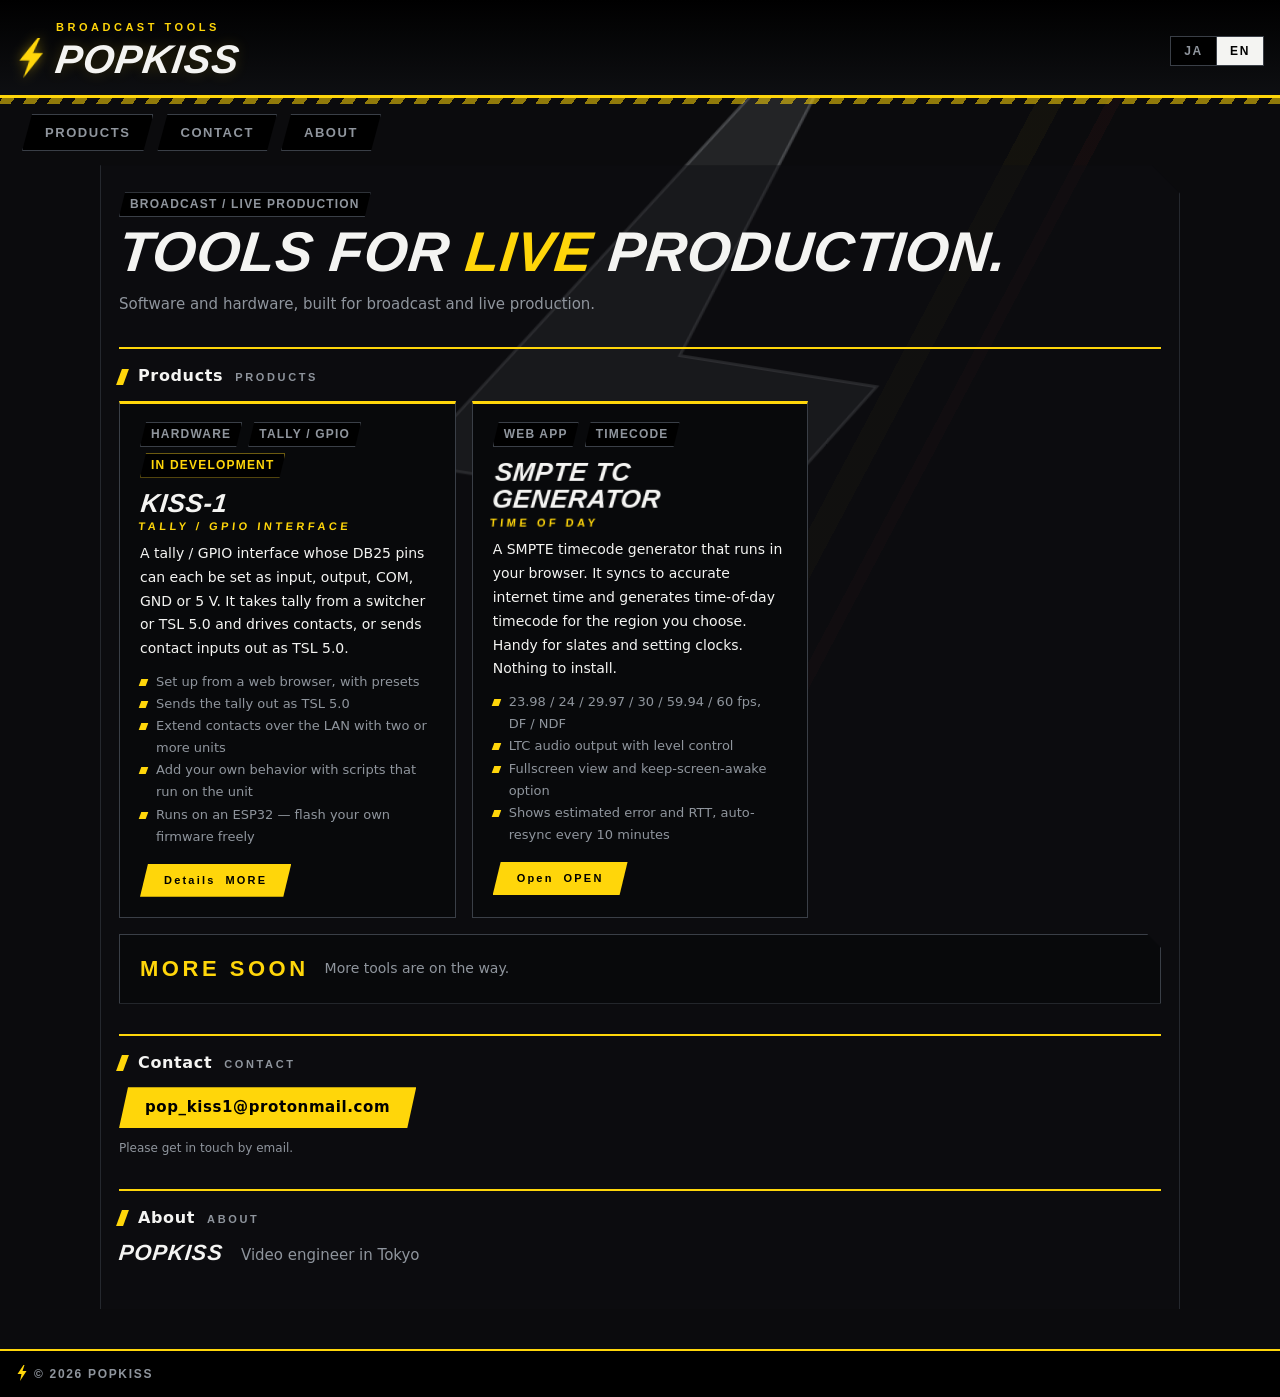
==== index.html @ eade9558 "設定ページのシミュレーター追加・表記の調整" ====
<!DOCTYPE html>
<html lang="ja" data-title-ja="POPKISS — 放送・ライブ制作のツール" data-title-en="POPKISS — Tools for broadcast and live production">
<head>
<meta charset="utf-8">
<meta name="viewport" content="width=device-width,initial-scale=1">
<title>POPKISS</title>
<meta name="description" content="POPKISS — 東京のビデオエンジニア。放送・ライブ制作のツールを自作しています。 / Video engineer in Tokyo, building tools for broadcast and live production.">
<link rel="icon" href="data:image/svg+xml,%3Csvg xmlns='http://www.w3.org/2000/svg' viewBox='0 0 24 32'%3E%3Cpath d='M15 0 3 18h8L8 32 21 12h-8l4-12z' fill='%23ffd60a'/%3E%3C/svg%3E">
<link rel="stylesheet" href="style.css">
<script src="site.js"></script>
</head>
<body>
<header class="top">
 <a class="mark" href="./"><svg class="bolt" viewBox="0 0 24 32" aria-hidden="true"><path d="M15 0 3 18h8L8 32 21 12h-8l4-12z"/></svg><div><small>BROADCAST TOOLS</small><b>POPKISS</b></div></a>
 <span class="sp"></span>
 <div class="lang" role="group" aria-label="Language"><button type="button" data-l="ja">JA</button><button type="button" data-l="en">EN</button></div>
</header>
<nav><a href="#products">PRODUCTS</a><a href="#contact">CONTACT</a><a href="#about">ABOUT</a></nav>

<main>
 <section>
  <div class="chip">BROADCAST / LIVE PRODUCTION</div>
  <p class="hero">Tools for <em>live</em> production.</p>
  <p class="lead ja">放送・ライブ制作の現場向けに、ソフトウェアとハードウェアを自作しています。</p>
  <p class="lead en">Software and hardware, built for broadcast and live production.</p>
 </section>

 <section class="sec" id="products">
  <h2><span class="ja">製品・ツール</span><span class="en">Products</span> <span class="sub">PRODUCTS</span></h2>
  <div class="cards">
   <article class="card">
    <div class="tags"><span class="chip">HARDWARE</span><span class="chip">TALLY / GPIO</span><span class="chip dev"><span class="ja">開発中</span><span class="en">IN DEVELOPMENT</span></span></div>
    <h3>KISS-1 <small>TALLY / GPIO INTERFACE</small></h3>
    <p class="ja">DB25 の全ピンを、入力・出力・COM・GND・5V に自由に割り当てられるタリー / GPIO インターフェイスです。スイッチャーや TSL 5.0 からタリーを受けて接点で出したり、接点入力を TSL 5.0 で送ったりできます。</p>
    <p class="en">A tally / GPIO interface whose DB25 pins can each be set as input, output, COM, GND or 5 V. It takes tally from a switcher or TSL 5.0 and drives contacts, or sends contact inputs out as TSL 5.0.</p>
    <ul class="ja">
     <li>ブラウザから設定、プリセットも保存可能</li>
     <li>受けたタリーを TSL 5.0 で送信</li>
     <li>2台以上で、LAN 越しに接点を延長</li>
     <li>本体で動くスクリプトで、独自の動きを追加</li>
     <li>ESP32 なので、自作ファームも自由に書き込める</li>
    </ul>
    <ul class="en">
     <li>Set up from a web browser, with presets</li>
     <li>Sends the tally out as TSL 5.0</li>
     <li>Extend contacts over the LAN with two or more units</li>
     <li>Add your own behavior with scripts that run on the unit</li>
     <li>Runs on an ESP32 — flash your own firmware freely</li>
    </ul>
    <div class="links"><a class="go" href="kiss-1.html"><span class="ja">詳しく</span><span class="en">Details</span> <span>MORE</span></a></div>
   </article>

   <article class="card">
    <div class="tags"><span class="chip">WEB APP</span><span class="chip">TIMECODE</span></div>
    <h3>SMPTE TC GENERATOR <small>TIME OF DAY</small></h3>
    <p class="ja">ブラウザで動く SMPTE タイムコードジェネレーターです。ネットの正確な時刻に合わせて、選んだ地域の時刻（Time of Day）からタイムコードを出します。スレートや時刻合わせなどに使えます。インストールはいりません。</p>
    <p class="en">A SMPTE timecode generator that runs in your browser. It syncs to accurate internet time and generates time-of-day timecode for the region you choose. Handy for slates and setting clocks. Nothing to install.</p>
    <ul class="ja">
     <li>23.98 / 24 / 29.97 / 30 / 59.94 / 60 fps、<span style="white-space:nowrap">DF / NDF</span></li>
     <li>LTC を音声で出力（レベル調整つき）</li>
     <li>全画面表示・画面を消さない設定</li>
     <li>推定誤差・RTT の表示、10分ごとの自動再同期</li>
    </ul>
    <ul class="en">
     <li>23.98 / 24 / 29.97 / 30 / 59.94 / 60 fps, <span style="white-space:nowrap">DF / NDF</span></li>
     <li>LTC audio output with level control</li>
     <li>Fullscreen view and keep-screen-awake option</li>
     <li>Shows estimated error and RTT, auto-resync every 10 minutes</li>
    </ul>
    <div class="links"><a class="go" href="https://popkiss.poppopkiss.workers.dev/" target="_blank" rel="noopener"><span class="ja">開く</span><span class="en">Open</span> <span>OPEN</span></a></div>
   </article>
  </div>
  <div class="soon"><b>MORE SOON</b><span class="ja">ほかのツールも準備中です。</span><span class="en">More tools are on the way.</span></div>
 </section>

 <section class="sec" id="contact">
  <h2><span class="ja">お問い合わせ</span><span class="en">Contact</span> <span class="sub">CONTACT</span></h2>
  <a class="mail" href="mailto:pop_kiss1@protonmail.com">pop_kiss1@protonmail.com</a>
  <p class="note ja">お問い合わせはメールでお願いします。</p>
  <p class="note en">Please get in touch by email.</p>
 </section>

 <section class="sec" id="about">
  <h2><span class="ja">自己紹介</span><span class="en">About</span> <span class="sub">ABOUT</span></h2>
  <div class="about"><b>POPKISS</b><span class="ja">東京のビデオエンジニア</span><span class="en">Video engineer in Tokyo</span></div>
 </section>
</main>

<footer><span><svg class="bolt" viewBox="0 0 24 32" aria-hidden="true"><path d="M15 0 3 18h8L8 32 21 12h-8l4-12z"/></svg>© 2026 POPKISS</span></footer>
</body>
</html>
---- style.css ----
:root{--panel:#0b0b0d;--well:#08090b;--line:#25282e;--line2:#3a3f47;--fg:#f4f4f2;--dim:#8f959d;
--volt:#ffd60a;--plate:rgba(14,15,18,.5);--red:#ff3b30;
--num:"Bahnschrift","DIN Alternate","DIN Condensed","Arial Narrow",sans-serif;
--txt:"Hiragino Sans","Hiragino Kaku Gothic ProN","Yu Gothic UI","Meiryo",system-ui,sans-serif;color-scheme:dark}
*{box-sizing:border-box}
html{scroll-behavior:smooth}
body{margin:0;min-height:100vh;display:flex;flex-direction:column;color:var(--fg);font:15px/1.7 var(--txt);background:var(--panel) linear-gradient(118deg,transparent 0 62%,rgba(255,214,10,.035) 62% 63.5%,transparent 63.5% 66%,rgba(255,59,48,.04) 66% 66.8%,transparent 66.8%) fixed}
body:before{content:"";position:fixed;z-index:-1;left:50%;top:50%;height:94vh;width:calc(94vh * .77);max-width:118vw;max-height:154vw;background:url("data:image/svg+xml,%3Csvg xmlns='http://www.w3.org/2000/svg' viewBox='-1 -1 26 34'%3E%3Cpath d='M15 0 3 18h8L8 32 21 12h-8l4-12z' fill='%239aa0a8' fill-opacity='.16' stroke='%23d4d8de' stroke-opacity='.22' stroke-width='.12' stroke-linejoin='miter'/%3E%3C/svg%3E") no-repeat center/contain;transform:translate(-50%,-50%) rotate(9deg);pointer-events:none}
a{color:inherit}
.top{display:flex;flex-wrap:wrap;align-items:flex-end;gap:10px 28px;padding:22px max(16px,env(safe-area-inset-right)) 16px max(16px,env(safe-area-inset-left));background:linear-gradient(180deg,#000 0,#0e0f12 100%);border-bottom:3px solid var(--volt);position:relative}
.top:after{content:"";position:absolute;left:0;right:0;bottom:-9px;height:6px;background:repeating-linear-gradient(-55deg,var(--volt) 0 10px,transparent 10px 20px);opacity:.55;pointer-events:none}
.mark{display:flex;align-items:flex-end;gap:10px;text-decoration:none}
.mark .bolt{width:30px;height:42px;fill:var(--volt);filter:drop-shadow(0 0 6px rgba(255,214,10,.45));transform:skewX(-8deg)}
.mark b{display:block;font:italic 800 40px/1 var(--num);letter-spacing:.02em;text-transform:uppercase;transform:skewX(-8deg);text-shadow:0 0 14px rgba(255,214,10,.18)}
.mark small{display:block;font:700 11px/1 var(--num);letter-spacing:.32em;color:var(--volt);margin-bottom:6px}
nav{display:flex;flex-wrap:wrap;gap:4px;padding:16px max(16px,env(safe-area-inset-right)) 0 max(22px,env(safe-area-inset-left))}
nav a{padding:9px 22px 8px;text-decoration:none;color:var(--dim);font:700 13px/1.4 var(--num);letter-spacing:.12em;background:#000;border:1px solid var(--line2);clip-path:polygon(10px 0,100% 0,calc(100% - 10px) 100%,0 100%)}
nav a:hover{color:#000;background:var(--volt);border-color:var(--volt)}
main{width:100%;max-width:1080px;margin:14px auto 40px;padding:26px max(18px,env(safe-area-inset-right)) 40px max(18px,env(safe-area-inset-left));display:flex;flex-direction:column;gap:30px;background:var(--plate);border-left:1px solid var(--line);border-right:1px solid var(--line);clip-path:polygon(0 0,calc(100% - 28px) 0,100% 28px,100% 100%,0 100%)}
h2{font:800 16px/1.3 var(--txt);margin:0 0 14px;display:flex;align-items:baseline;gap:12px;flex-wrap:wrap;letter-spacing:.04em}
h2:before{content:"";align-self:center;width:7px;height:16px;background:var(--volt);transform:skewX(-20deg);flex:none}
h2 .sub{font:700 11px/1 var(--num);letter-spacing:.24em;color:var(--dim)}
.sec{border-top:1px solid var(--line);padding-top:18px;position:relative}
.sec:before{content:"";position:absolute;left:0;right:0;top:-1px;height:2px;background:var(--volt)}
.hero{font:italic 800 clamp(30px,6vw,56px)/1.05 var(--num);letter-spacing:.01em;text-transform:uppercase;margin:6px 0 10px;transform:skewX(-6deg);transform-origin:left}
.hero em{font-style:inherit;color:var(--volt)}
.lead{margin:0;color:var(--dim);max-width:60ch}
.soon{display:flex;align-items:center;gap:16px;flex-wrap:wrap;border:1px solid var(--line2);background:var(--well);padding:22px 20px;clip-path:polygon(0 0,calc(100% - 14px) 0,100% 14px,100% 100%,0 100%)}
.soon b{font:800 22px/1 var(--num);letter-spacing:.16em;color:var(--volt)}
.soon span{color:var(--dim);font-size:14px}
.cards{display:grid;grid-template-columns:repeat(auto-fill,minmax(320px,1fr));gap:16px;margin-bottom:16px}
.card{position:relative;border:1px solid var(--line2);border-top:3px solid var(--volt);background:var(--well);padding:18px 20px 20px;display:flex;flex-direction:column;gap:10px}
.card .tags{display:flex;gap:6px;flex-wrap:wrap}
.card h3{margin:2px 0 0;font:italic 800 26px/1.05 var(--num);letter-spacing:.02em;text-transform:uppercase;transform:skewX(-6deg);transform-origin:left}
.card h3 small{display:block;margin-top:4px;font:700 11px/1 var(--num);letter-spacing:.32em;color:var(--volt);font-style:normal}
.card p{margin:0;font-size:14px}
.card ul{margin:0;padding:0;list-style:none;font-size:13px;color:var(--dim)}
.card li{padding-left:16px;position:relative}
.card li:before{content:"";position:absolute;left:0;top:.62em;width:7px;height:7px;background:var(--volt);transform:skewX(-20deg)}
.go{align-self:flex-start;margin-top:6px;display:inline-flex;align-items:baseline;gap:10px;font:800 14px/1 var(--txt);letter-spacing:.06em;background:var(--volt);color:#000;text-decoration:none;padding:11px 24px;clip-path:polygon(8px 0,100% 0,calc(100% - 8px) 100%,0 100%)}
.go span{font:700 11px/1 var(--num);letter-spacing:.2em}
.go:hover{background:#ffe24d}
.chip{display:inline-block;border:1px solid var(--line2);padding:3px 10px;font:700 12px/1.4 var(--num);letter-spacing:.1em;color:var(--dim);background:#000;clip-path:polygon(6px 0,100% 0,calc(100% - 6px) 100%,0 100%)}
.mail{display:inline-flex;align-items:center;gap:10px;font:800 15px/1 var(--txt);letter-spacing:.04em;background:var(--volt);color:#000;text-decoration:none;padding:13px 26px;clip-path:polygon(9px 0,100% 0,calc(100% - 9px) 100%,0 100%);word-break:break-all}
.mail:hover{background:#ffe24d}
.note{font-size:12px;color:var(--dim);margin:10px 0 0}
footer{margin-top:auto;border-top:2px solid var(--volt);background:rgba(0,0,0,.94);padding:14px max(16px,env(safe-area-inset-right)) calc(14px + env(safe-area-inset-bottom)) max(16px,env(safe-area-inset-left));display:flex;gap:10px 20px;flex-wrap:wrap;align-items:center;font:700 12px/1.4 var(--num);letter-spacing:.14em;color:var(--dim)}
footer .bolt{width:12px;height:16px;fill:var(--volt);vertical-align:-3px;margin-right:6px}
@media(max-width:600px){.mark b{font-size:32px}.mark .bolt{width:24px;height:34px}main{gap:24px}}
/* ---- language ---- */
html.en .ja{display:none!important}
html:not(.en) .en{display:none!important}
.top .sp{flex:1}
.lang{display:inline-flex;border:1px solid var(--line2);background:#000;align-self:center}
.lang button{font:700 12px/1 var(--num);letter-spacing:.14em;color:var(--dim);background:transparent;border:0;border-right:1px solid var(--line2);padding:8px 13px;cursor:pointer}
.lang button:last-child{border-right:0}
.lang button:hover{color:var(--fg)}
.lang button.on{background:var(--fg);color:#000}
.lang button:focus-visible,.go:focus-visible,nav a:focus-visible,.mail:focus-visible{outline:2px solid var(--volt);outline-offset:2px}
/* ---- about ---- */
.about{display:flex;gap:18px;align-items:baseline;flex-wrap:wrap}
.about b{font:italic 800 22px/1 var(--num);letter-spacing:.04em;text-transform:uppercase;transform:skewX(-6deg)}
.about span{color:var(--dim)}
/* ---- card link ---- */
.card .links{display:flex;gap:10px;flex-wrap:wrap;margin-top:6px}
.card .links .go{margin-top:0}
.go.g{background:var(--line2);color:var(--fg)}
.go.g:hover{background:#4a515a}
.chip.dev{color:var(--volt);border-color:#6b5a10}
/* ---- product page ---- */
.ph{display:grid;grid-template-columns:minmax(0,1.1fr) minmax(0,1fr);gap:28px;align-items:center}
.ph h1{margin:8px 0 6px;font:italic 800 clamp(48px,9vw,96px)/.95 var(--num);letter-spacing:.01em;text-transform:uppercase;transform:skewX(-6deg);transform-origin:left;text-shadow:0 0 22px rgba(255,214,10,.15)}
.ph .kind{font:700 12px/1.3 var(--num);letter-spacing:.3em;color:var(--volt);text-transform:uppercase}
.ph .lead{margin-top:14px;color:var(--fg)}
.db{width:100%;height:auto;display:block}
.legend{display:flex;flex-wrap:wrap;gap:6px 16px;margin-top:10px;font:700 11px/1.4 var(--num);letter-spacing:.12em;color:var(--dim)}
.legend i{display:inline-block;width:10px;height:10px;border-radius:50%;margin-right:6px;vertical-align:-1px}
.feats{display:grid;grid-template-columns:repeat(auto-fill,minmax(290px,1fr));gap:14px}
.feat{border:1px solid var(--line2);background:var(--well);padding:16px 18px 18px;position:relative}
.feat:before{content:"";position:absolute;left:-1px;top:-1px;width:44px;height:3px;background:var(--volt)}
.feat h3{margin:0 0 6px;font:800 15px/1.4 var(--txt);letter-spacing:.03em}
.feat h3 small{display:block;font:700 10px/1.4 var(--num);letter-spacing:.26em;color:var(--volt)}
.feat p{margin:0;font-size:13.5px;color:#c9ccd1}
.flow{display:flex;align-items:stretch;gap:0;flex-wrap:wrap;margin-top:4px}
.flow div{flex:1 1 150px;border:1px solid var(--line2);background:var(--well);padding:12px 14px;font-size:13px;color:#c9ccd1}
.flow div b{display:block;font:800 13px/1.4 var(--num);letter-spacing:.12em;color:var(--fg)}
.flow .arr{flex:0 0 auto;border:0;background:transparent;display:flex;align-items:center;padding:0 8px;color:var(--volt);font:800 20px/1 var(--num)}
table.spec{width:100%;border-collapse:collapse;font-size:14px}
table.spec th,table.spec td{text-align:left;vertical-align:top;padding:9px 12px;border-bottom:1px solid var(--line)}
table.spec th{width:34%;font:700 12px/1.6 var(--num);letter-spacing:.14em;color:var(--dim);text-transform:uppercase;white-space:nowrap}
.back{display:inline-block;margin-bottom:4px;font:700 12px/1 var(--num);letter-spacing:.2em;color:var(--dim);text-decoration:none}
.back:hover{color:var(--volt)}
@media(max-width:760px){.ph{grid-template-columns:1fr}.flow .arr{transform:rotate(90deg);flex-basis:100%;justify-content:center;padding:4px 0}table.spec th{white-space:normal;width:40%}}
.fl{margin:18px 0 8px;font:700 12px/1.4 var(--txt);letter-spacing:.06em;color:var(--volt)}
#use h2+.fl{margin-top:0}
.feat.wide{grid-column:1/-1}
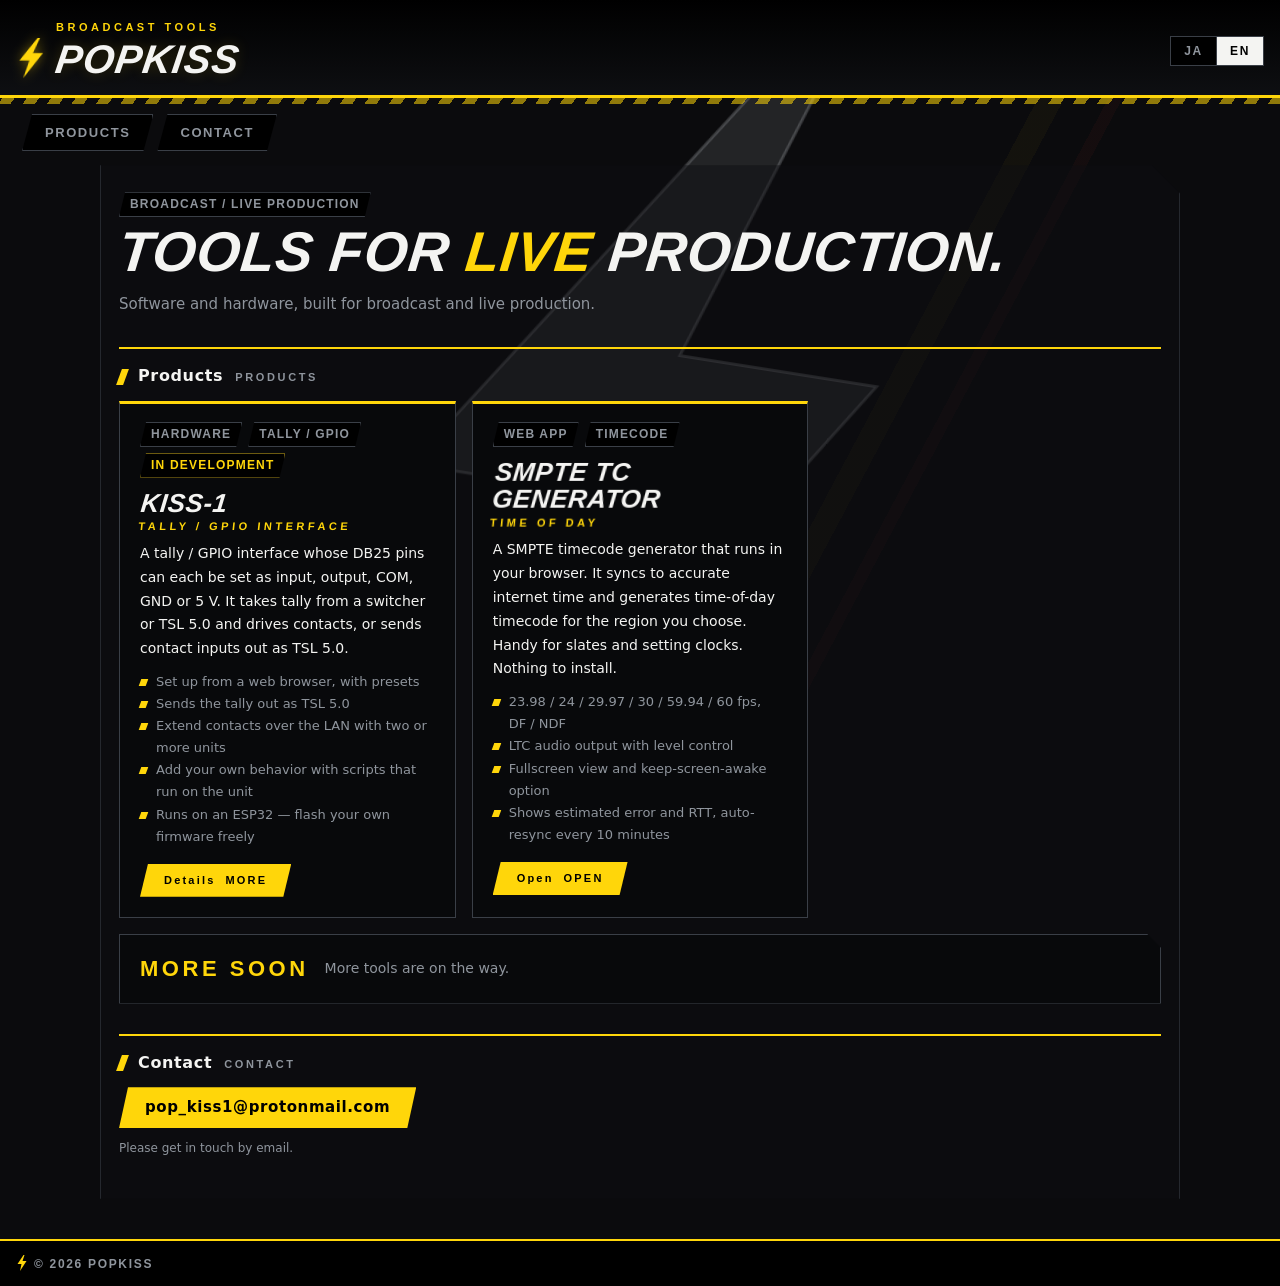
==== commit 1c84e4b5: "自己紹介を削除" ====
--- a/index.html
+++ b/index.html
@@ -4,7 +4,7 @@
 <meta charset="utf-8">
 <meta name="viewport" content="width=device-width,initial-scale=1">
 <title>POPKISS</title>
-<meta name="description" content="POPKISS — 東京のビデオエンジニア。放送・ライブ制作のツールを自作しています。 / Video engineer in Tokyo, building tools for broadcast and live production.">
+<meta name="description" content="POPKISS — 放送・ライブ制作のツール。 / Tools for broadcast and live production.">
 <link rel="icon" href="data:image/svg+xml,%3Csvg xmlns='http://www.w3.org/2000/svg' viewBox='0 0 24 32'%3E%3Cpath d='M15 0 3 18h8L8 32 21 12h-8l4-12z' fill='%23ffd60a'/%3E%3C/svg%3E">
 <link rel="stylesheet" href="style.css">
 <script src="site.js"></script>
@@ -15,7 +15,7 @@
  <span class="sp"></span>
  <div class="lang" role="group" aria-label="Language"><button type="button" data-l="ja">JA</button><button type="button" data-l="en">EN</button></div>
 </header>
-<nav><a href="#products">PRODUCTS</a><a href="#contact">CONTACT</a><a href="#about">ABOUT</a></nav>
+<nav><a href="#products">PRODUCTS</a><a href="#contact">CONTACT</a></nav>
 
 <main>
  <section>
@@ -79,11 +79,6 @@
   <p class="note ja">お問い合わせはメールでお願いします。</p>
   <p class="note en">Please get in touch by email.</p>
  </section>
-
- <section class="sec" id="about">
-  <h2><span class="ja">自己紹介</span><span class="en">About</span> <span class="sub">ABOUT</span></h2>
-  <div class="about"><b>POPKISS</b><span class="ja">東京のビデオエンジニア</span><span class="en">Video engineer in Tokyo</span></div>
- </section>
 </main>
 
 <footer><span><svg class="bolt" viewBox="0 0 24 32" aria-hidden="true"><path d="M15 0 3 18h8L8 32 21 12h-8l4-12z"/></svg>© 2026 POPKISS</span></footer>
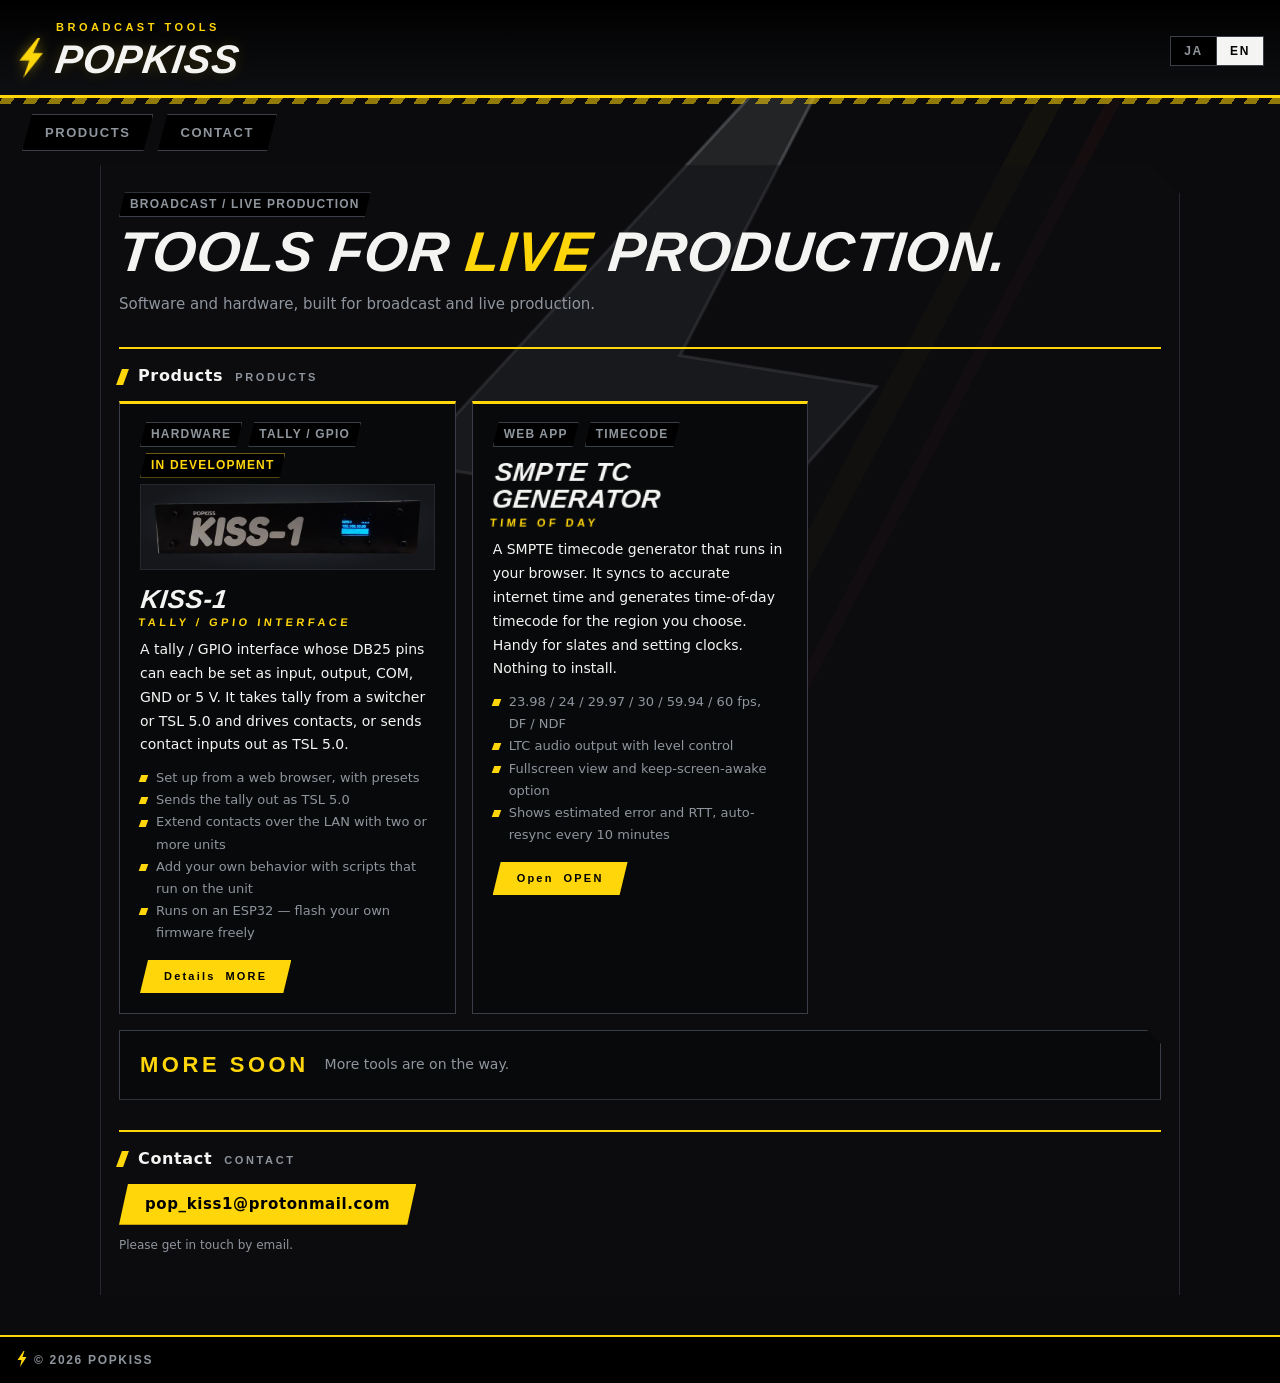
==== commit 184cff83: "KISS-1 の写真を追加" ====
--- a/index.html
+++ b/index.html
@@ -30,6 +30,7 @@
   <div class="cards">
    <article class="card">
     <div class="tags"><span class="chip">HARDWARE</span><span class="chip">TALLY / GPIO</span><span class="chip dev"><span class="ja">開発中</span><span class="en">IN DEVELOPMENT</span></span></div>
+    <a class="thumb" href="kiss-1.html"><img src="img/kiss-1_front_s.webp" width="720" height="151" alt="KISS-1"></a>
     <h3>KISS-1 <small>TALLY / GPIO INTERFACE</small></h3>
     <p class="ja">DB25 の全ピンを、入力・出力・COM・GND・5V に自由に割り当てられるタリー / GPIO インターフェイスです。スイッチャーや TSL 5.0 からタリーを受けて接点で出したり、接点入力を TSL 5.0 で送ったりできます。</p>
     <p class="en">A tally / GPIO interface whose DB25 pins can each be set as input, output, COM, GND or 5 V. It takes tally from a switcher or TSL 5.0 and drives contacts, or sends contact inputs out as TSL 5.0.</p>
--- a/style.css
+++ b/style.css
@@ -95,3 +95,14 @@
 .fl{margin:18px 0 8px;font:700 12px/1.4 var(--txt);letter-spacing:.06em;color:var(--volt)}
 #use h2+.fl{margin-top:0}
 .feat.wide{grid-column:1/-1}
+/* ---- photos ---- */
+.hero-photo{margin:0;position:relative}
+.hero-photo:before{content:"";position:absolute;inset:6% 0 0 0;background:radial-gradient(ellipse at 50% 60%,rgba(255,255,255,.13),rgba(255,255,255,0) 68%);pointer-events:none}
+.hero-photo img,.photo img,.thumb img{display:block;width:100%;height:auto;position:relative}
+.hero-photo img{filter:drop-shadow(0 18px 22px rgba(0,0,0,.7))}
+.photo{margin:0 0 18px;padding:22px 20px 14px;background:radial-gradient(ellipse at 50% 45%,#30343b 0%,#15171b 70%);border:1px solid var(--line2)}
+.photo img{filter:drop-shadow(0 10px 14px rgba(0,0,0,.6))}
+.photo figcaption{margin-top:12px;font-size:13px;color:#c9ccd1;display:flex;gap:12px;align-items:baseline;flex-wrap:wrap}
+.photo figcaption b{font:800 11px/1 var(--num);letter-spacing:.24em;color:var(--volt)}
+.thumb{display:block;margin:-4px 0 4px;padding:14px 12px;background:radial-gradient(ellipse at 50% 45%,#30343b 0%,#15171b 75%);border:1px solid var(--line)}
+.dbwrap{max-width:640px}
